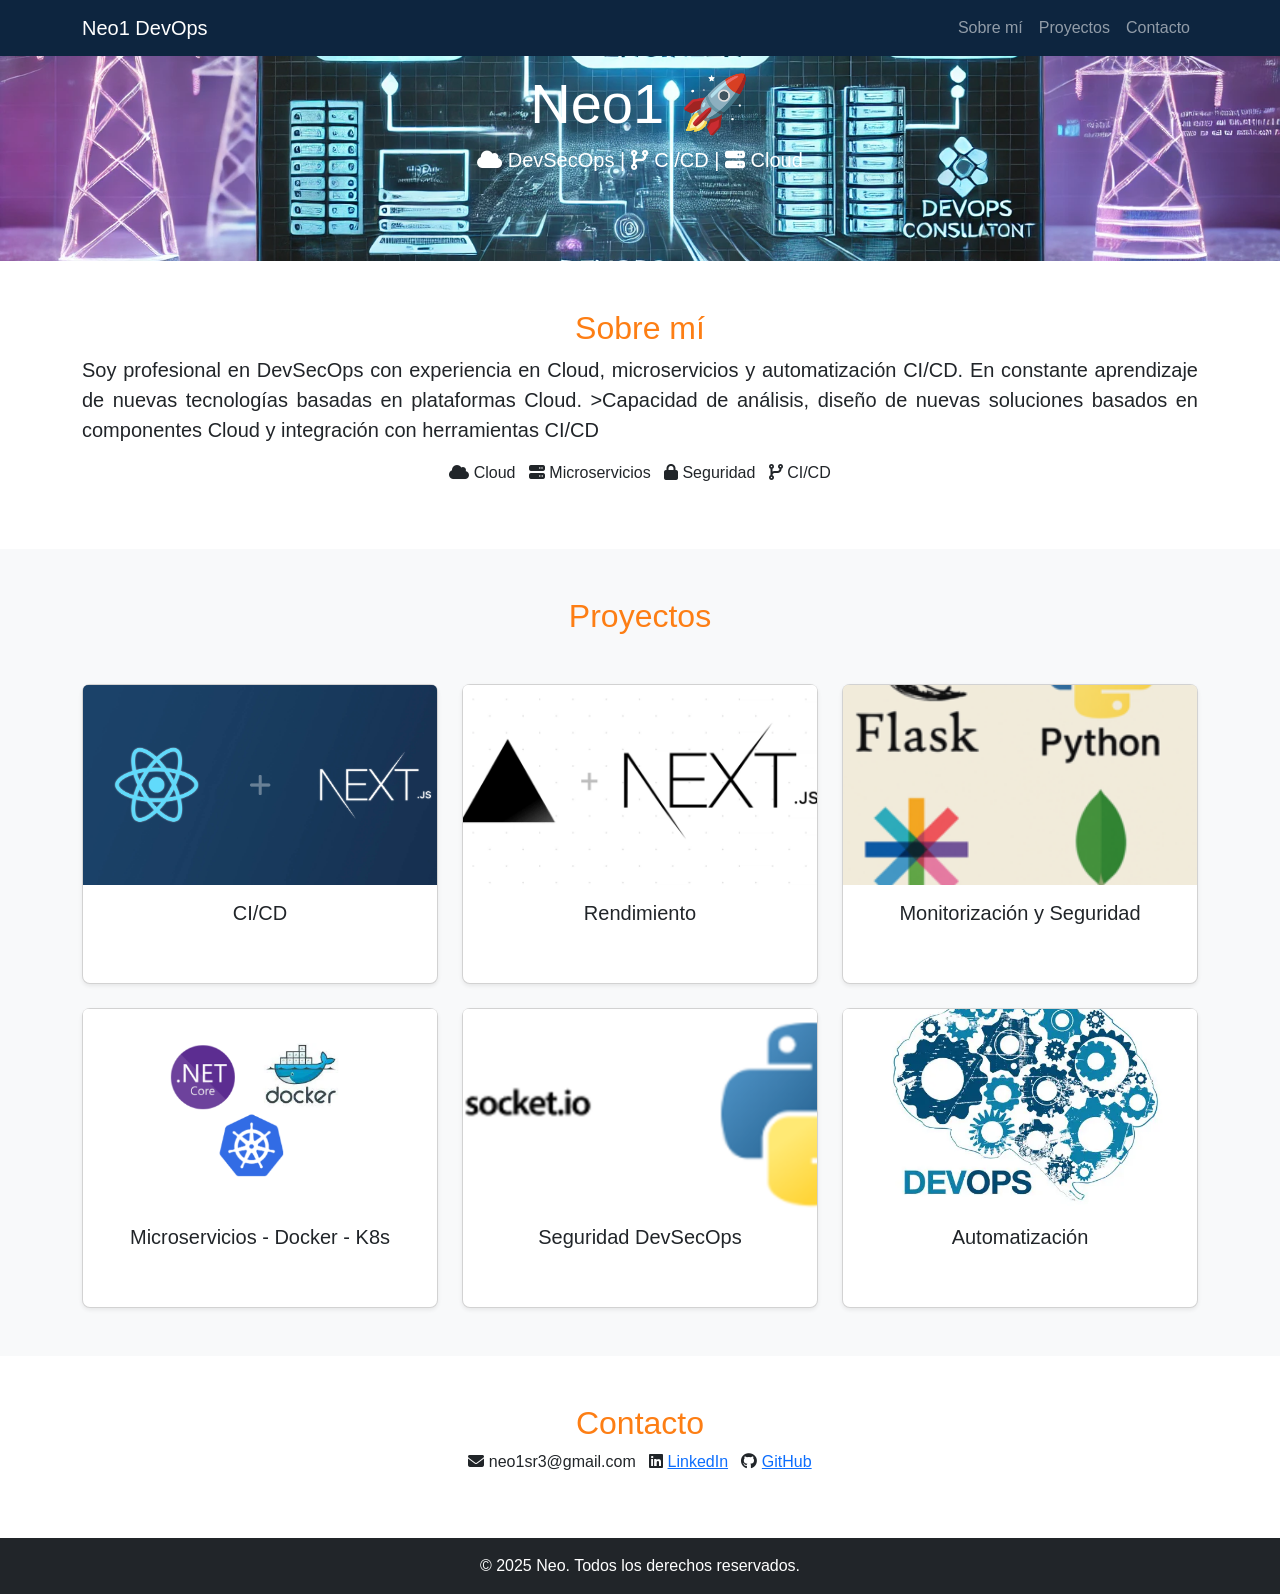
==== index.html @ 797ea7bb "Update" ====
<!DOCTYPE html>
<html lang="es">

<head>
  <meta charset="UTF-8">
  <meta name="viewport" content="width=device-width, initial-scale=1.0">
  <title>Portafolio DevOps - Neo1</title>

  <!-- Bootstrap -->
  <link href="https://cdn.jsdelivr.net/npm/bootstrap@5.3.2/dist/css/bootstrap.min.css" rel="stylesheet">
  <!-- Font Awesome -->
  <link rel="stylesheet" href="https://cdnjs.cloudflare.com/ajax/libs/font-awesome/6.5.0/css/all.min.css" />
  <!-- Animate.css -->
  <link rel="stylesheet" href="https://cdnjs.cloudflare.com/ajax/libs/animate.css/4.1.1/animate.min.css" />
  <!-- CSS -->
  <link rel="stylesheet" href="css/portfolio.css">
</head>

<body>

  <!-- Navbar -->
  <nav class="navbar navbar-expand-lg navbar-dark fixed-top" style="background-color: #0d253f;">
    <div class="container">
      <a class="navbar-brand" href="#">Neo1 DevOps</a>
      <button class="navbar-toggler" type="button" data-bs-toggle="collapse" data-bs-target="#navbarNav">
        <span class="navbar-toggler-icon"></span>
      </button>
      <div class="collapse navbar-collapse" id="navbarNav">
        <ul class="navbar-nav ms-auto">
          <li class="nav-item"><a class="nav-link" href="#about">Sobre mí</a></li>
          <li class="nav-item"><a class="nav-link" href="#projects">Proyectos</a></li>
          <li class="nav-item"><a class="nav-link" href="#contact">Contacto</a></li>
        </ul>
      </div>
    </div>
  </nav>

  <!-- Hero -->
  <header class="hero d-flex align-items-center text-center text-white">
    <div class="container animate__animated animate__fadeInDown">
      <h1 class="display-4"> Neo1 🚀</h1>
      <p class="lead">
        <i class="fas fa-cloud"></i> DevSecOps |
        <i class="fas fa-code-branch"></i> CI/CD |
        <i class="fas fa-server"></i> Cloud
      </p>
    </div>
  </header>

  <!-- Sobre mí -->
  <section id="about" class="text-center py-5">
    <div class="container animate__animated animate__fadeIn">
      <h2>Sobre mí</h2>
      <p class="lead" style="text-align: justify;">Soy profesional en DevSecOps con experiencia en Cloud, microservicios
        y automatización CI/CD. En constante aprendizaje de nuevas tecnologías basadas en plataformas
        Cloud. >Capacidad de análisis, diseño de nuevas soluciones basados en componentes Cloud y integración con
        herramientas
        CI/CD
      </p>
      <p>
        <i class="fas fa-cloud"></i> Cloud &nbsp;
        <i class="fas fa-server"></i> Microservicios &nbsp;
        <i class="fas fa-lock"></i> Seguridad &nbsp;
        <i class="fas fa-code-branch"></i> CI/CD
      </p>
    </div>
  </section>

  <!-- Proyectos -->
  <section id="projects" class="py-5 bg-light">
    <div class="container">
      <h2 class="text-center mb-5 animate__animated animate__fadeIn">Proyectos</h2>
      <div class="row g-4">

        <!-- Proyecto 1 -->
        <div class="col-md-6 col-lg-4">
          <div class="card-flip animate__animated animate__zoomIn">
            <div class="card-front card shadow-sm">
              <img src="img/reazr_next.png" class="card-img-top" alt="Proyecto 1">
              <div class="card-body text-center">
                <h5 class="card-title">CI/CD</h5>
              </div>
            </div>
            <div class="card-back card shadow-sm text-center">
              <p>1. Sample of a simple app developed with React and Next to be deployed.</p>
              <a href="https://github.com/dev-ojeda/app-react-next" target="_blank" class="btn btn-primary">
                <i class="fab fa-github"></i> Ver Código 1.
              </a>
              <p>2. Proxy-App is your DevOps control tower for APIs and deployments:</p>
              <a href="https://github.com/dev-ojeda/proxy-app" target="_blank" class="btn btn-primary">
                <i class="fab fa-github"></i> Ver Código 2.
              </a>
            </div>
          </div>
        </div>

        <!-- Proyecto 2 -->
        <div class="col-md-6 col-lg-4">
          <div class="card-flip animate__animated animate__zoomIn animate__delay-1s">
            <div class="card-front card shadow-sm">
              <img src="img/next_vercel.png" class="card-img-top" alt="Proyecto 2">
              <div class="card-body text-center">
                <h5 class="card-title">Rendimiento</h5>
              </div>
            </div>
            <div class="card-back card shadow-sm text-center">
              <p>proof of concept to compare the performance of these technologies</p>
              <a href="https://github.com/username/proyecto2" target="_blank" class="btn btn-primary">
                <i class="fab fa-github"></i> Ver Código
              </a>
            </div>
          </div>
        </div>

        <!-- Proyecto 3 -->
        <div class="col-md-6 col-lg-4">
          <div class="card-flip animate__animated animate__zoomIn animate__delay-2s">
            <div class="card-front card shadow-sm">
              <img src="img/fpmj.png" class="card-img-top" alt="Proyecto 3">
              <div class="card-body text-center">
                <h5 class="card-title">Monitorización y Seguridad</h5>
              </div>
            </div>
            <div class="card-back card shadow-sm text-center">
              <p>Advanced JWT authentication and authorization manager in Flask. Optimized for security, scalability,
                traceability, and
                monitoring.
              </p>
              <a href="https://github.com/dev-ojeda/poc-manage-token" target="_blank" class="btn btn-primary">
                <i class="fab fa-github"></i> Ver Código
              </a>
            </div>
          </div>
        </div>

        <!-- Proyecto 4 -->
        <div class="col-md-6 col-lg-4">
          <div class="card-flip animate__animated animate__zoomIn">
            <div class="card-front card shadow-sm">
              <img src="img/net_docler_k8s.png" class="card-img-top" alt="Proyecto 4">
              <div class="card-body text-center">
                <h5 class="card-title">Microservicios - Docker - K8s</h5>
              </div>
            </div>
            <div class="card-back card shadow-sm text-center">
              <p>1. Sample code for Microsoft Learn module microservices-devops-aspnet-core</p>
              <a href="https://github.com/dev-ojeda/mslearn-microservices-devops-aspnet-core" target="_blank"
                class="btn btn-primary">
                <i class="fab fa-github"></i> Ver Código 1.
              </a>
              <p>2. Sample apps for the Microsoft Learn modules for creating cloud native apps with ASP.NET Core</p>
              <a href="https://github.com/dev-ojeda/mslearn-dotnet-cloudnative" target="_blank" class="btn btn-primary">
                <i class="fab fa-github"></i> Ver Código 1.
              </a>
            </div>
          </div>
        </div>

        <!-- Proyecto 5 -->
        <div class="col-md-6 col-lg-4">
          <div class="card-flip animate__animated animate__zoomIn animate__delay-1s">
            <div class="card-front card shadow-sm">
              <img src="img/tkinter_io.png" class="card-img-top" alt="Proyecto 5">
              <div class="card-body text-center">
                <h5 class="card-title">Seguridad DevSecOps</h5>
              </div>
            </div>
            <div class="card-back card shadow-sm text-center">
              <p>Sample of an application developed in Python for communication via socket and tkinter.</p>
              <a href="https://github.com/dev-ojeda/tkinter-socketio" target="_blank" class="btn btn-primary">
                <i class="fab fa-github"></i> Ver Código
              </a>
            </div>
          </div>
        </div>

        <!-- Proyecto 6 -->
        <div class="col-md-6 col-lg-4">
          <div class="card-flip animate__animated animate__zoomIn animate__delay-2s">
            <div class="card-front card shadow-sm">
              <img src="img/51952_89.webp" class="card-img-top" alt="Proyecto 6">
              <div class="card-body text-center">
                <h5 class="card-title">Automatización</h5>
              </div>
            </div>
            <div class="card-back card shadow-sm text-center">
              <p>Sample of a library to automate tasks in CI/CD. Contains files in python, shell, groovy and JQ</p>
              <a href="https://github.com/dev-ojeda/shared-library" target="_blank" class="btn btn-primary">
                <i class="fab fa-github"></i> Ver Código
              </a>
            </div>
          </div>
        </div>

      </div>
    </div>
  </section>

  <!-- Contacto -->
  <section id="contact" class="text-center py-5">
    <div class="container animate__animated animate__fadeIn">
      <h2>Contacto</h2>
      <p>
        <i class="fas fa-envelope"></i> neo1sr3@gmail.com &nbsp;
        <i class="fab fa-linkedin"></i> <a href="www.linkedin.com/in/neo1-sr3-43ab992a8">LinkedIn</a> &nbsp;
        <i class="fab fa-github"></i> <a href="https://github.com/dev-ojeda">GitHub</a>
      </p>
    </div>
  </section>

  <!-- Footer -->
  <footer class="bg-dark text-white text-center py-3">
    &copy; 2025 Neo. Todos los derechos reservados.
  </footer>

  <script src="https://cdn.jsdelivr.net/npm/bootstrap@5.3.2/dist/js/bootstrap.bundle.min.js"></script>
</body>

</html>
---- css/portfolio.css ----
body {
  scroll-behavior: smooth;
  font-family: 'Segoe UI', sans-serif;
}

/* Hero */
.hero {
  background: url('../img/puesto.png') center/cover no-repeat;
  height: 29vh;
  display: flex;
  align-items: center;
  justify-content: center;
  text-align: center;
  color: #fff;
}

/* Card flip */
.card-flip {
  perspective: 1000px;
  cursor: pointer;
  position: relative;
  height: 300px;
}

.card-flip .card-front,
.card-flip .card-back {
  transition: transform 0.6s;
  transform-style: preserve-3d;
  position: absolute;
  width: 100%;
  height: 100%;
  backface-visibility: hidden;
  border-radius: 0.5rem;
}

.card-flip .card-back {
  transform: rotateY(180deg);
  background-color: #f8f9fa;
  padding: 20px;
}

.card-flip:hover .card-front {
  transform: rotateY(180deg);
}

.card-flip:hover .card-back {
  transform: rotateY(0);
}

/* Card images */
.card-front img {
  height: 200px;
  object-fit: cover;
}

/* Navbar hover */
.navbar-nav .nav-link {
  transition: color 0.3s;
}

.navbar-nav .nav-link:hover {
  color: #28a745;
}

/* Buttons */
.btn-primary {
  background-color: #28a745;
  border: none;
}

.btn-primary:hover {
  background-color: #218838;
}

/* Titles */
h2 {
  color: #fd7e14;
}
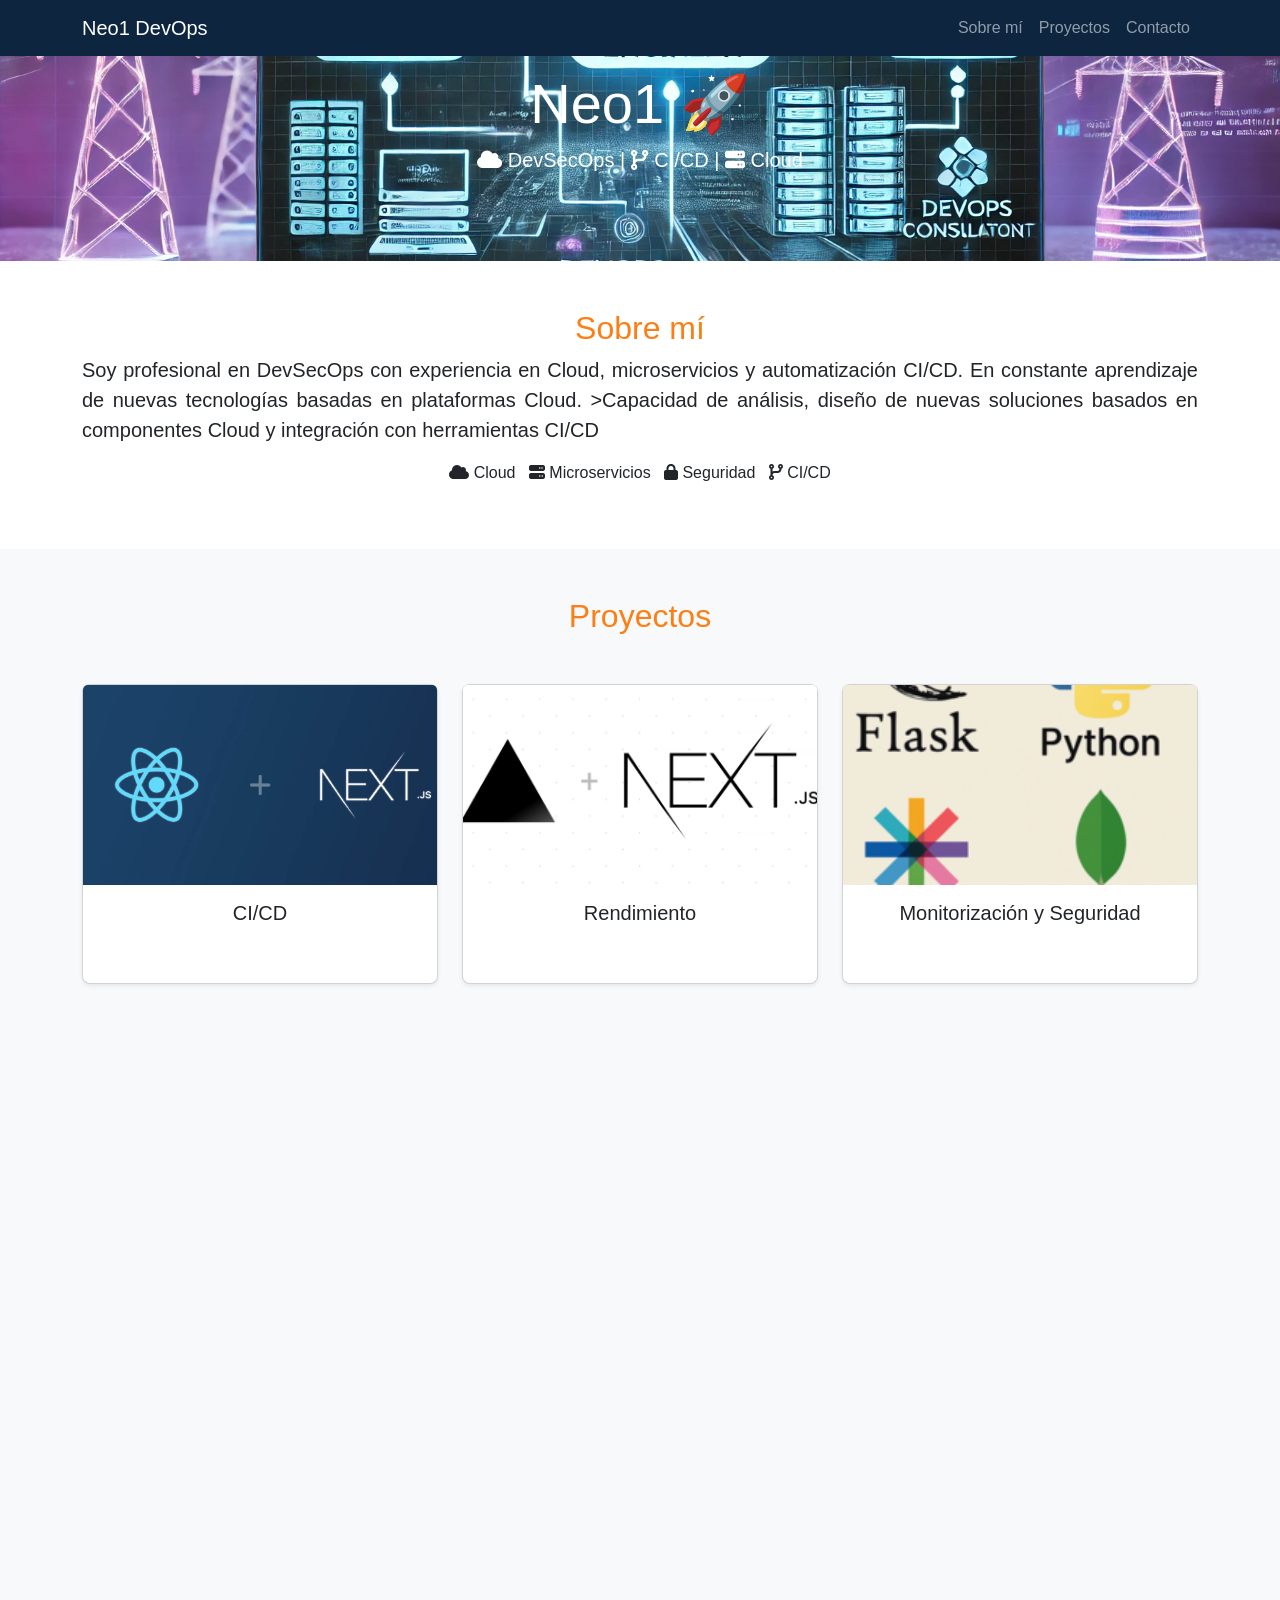
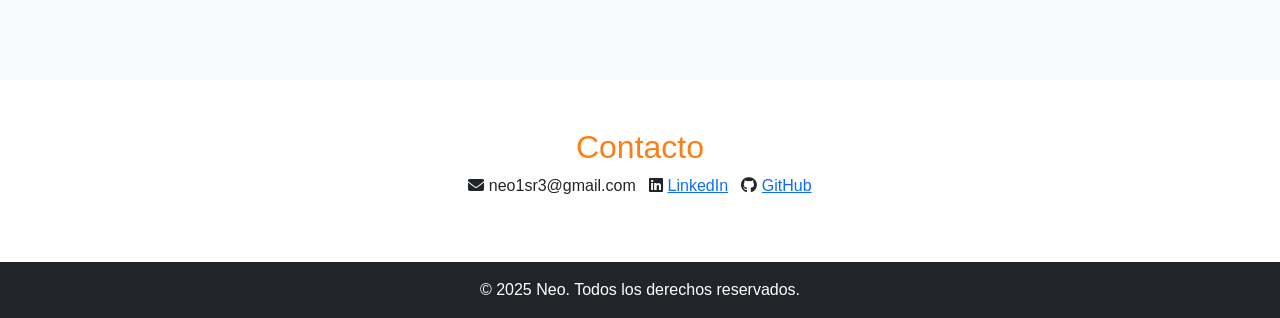
==== commit 1e3fd217: "Update" ====
--- a/index.html
+++ b/index.html
@@ -150,7 +150,7 @@
               </a>
               <p>2. Sample apps for the Microsoft Learn modules for creating cloud native apps with ASP.NET Core</p>
               <a href="https://github.com/dev-ojeda/mslearn-dotnet-cloudnative" target="_blank" class="btn btn-primary">
-                <i class="fab fa-github"></i> Ver Código 1.
+                <i class="fab fa-github"></i> Ver Código 2.
               </a>
             </div>
           </div>
@@ -178,7 +178,7 @@
         <div class="col-md-6 col-lg-4">
           <div class="card-flip animate__animated animate__zoomIn animate__delay-2s">
             <div class="card-front card shadow-sm">
-              <img src="img/51952_89.webp" class="card-img-top" alt="Proyecto 6">
+              <img src="img/devops.jpg" class="card-img-top" alt="Proyecto 6">
               <div class="card-body text-center">
                 <h5 class="card-title">Automatización</h5>
               </div>
@@ -191,7 +191,25 @@
             </div>
           </div>
         </div>
-
+        <!-- Proyecto 7 -->
+        <div class="col-md-6 col-lg-4">
+          <div class="card-flip animate__animated animate__zoomIn animate__delay-2s">
+            <div class="card-front card shadow-sm">
+              <img src="img/terraform.png" class="card-img-top" alt="Proyecto 6">
+              <div class="card-body text-center">
+                <h5 class="card-title">Infraestructura</h5>
+              </div>
+            </div>
+            <div class="card-back card shadow-sm text-center">
+              <p>This repository contains the infrastructure defined in Terraform for deploying services on Google Cloud
+                Platform (GCP).
+                Reusable modules are used to keep the code organized and scalable.</p>
+              <a href="https://github.com/dev-ojeda/proxy-terraform" target="_blank" class="btn btn-primary">
+                <i class="fab fa-github"></i> Ver Código
+              </a>
+            </div>
+          </div>
+        </div>
       </div>
     </div>
   </section>
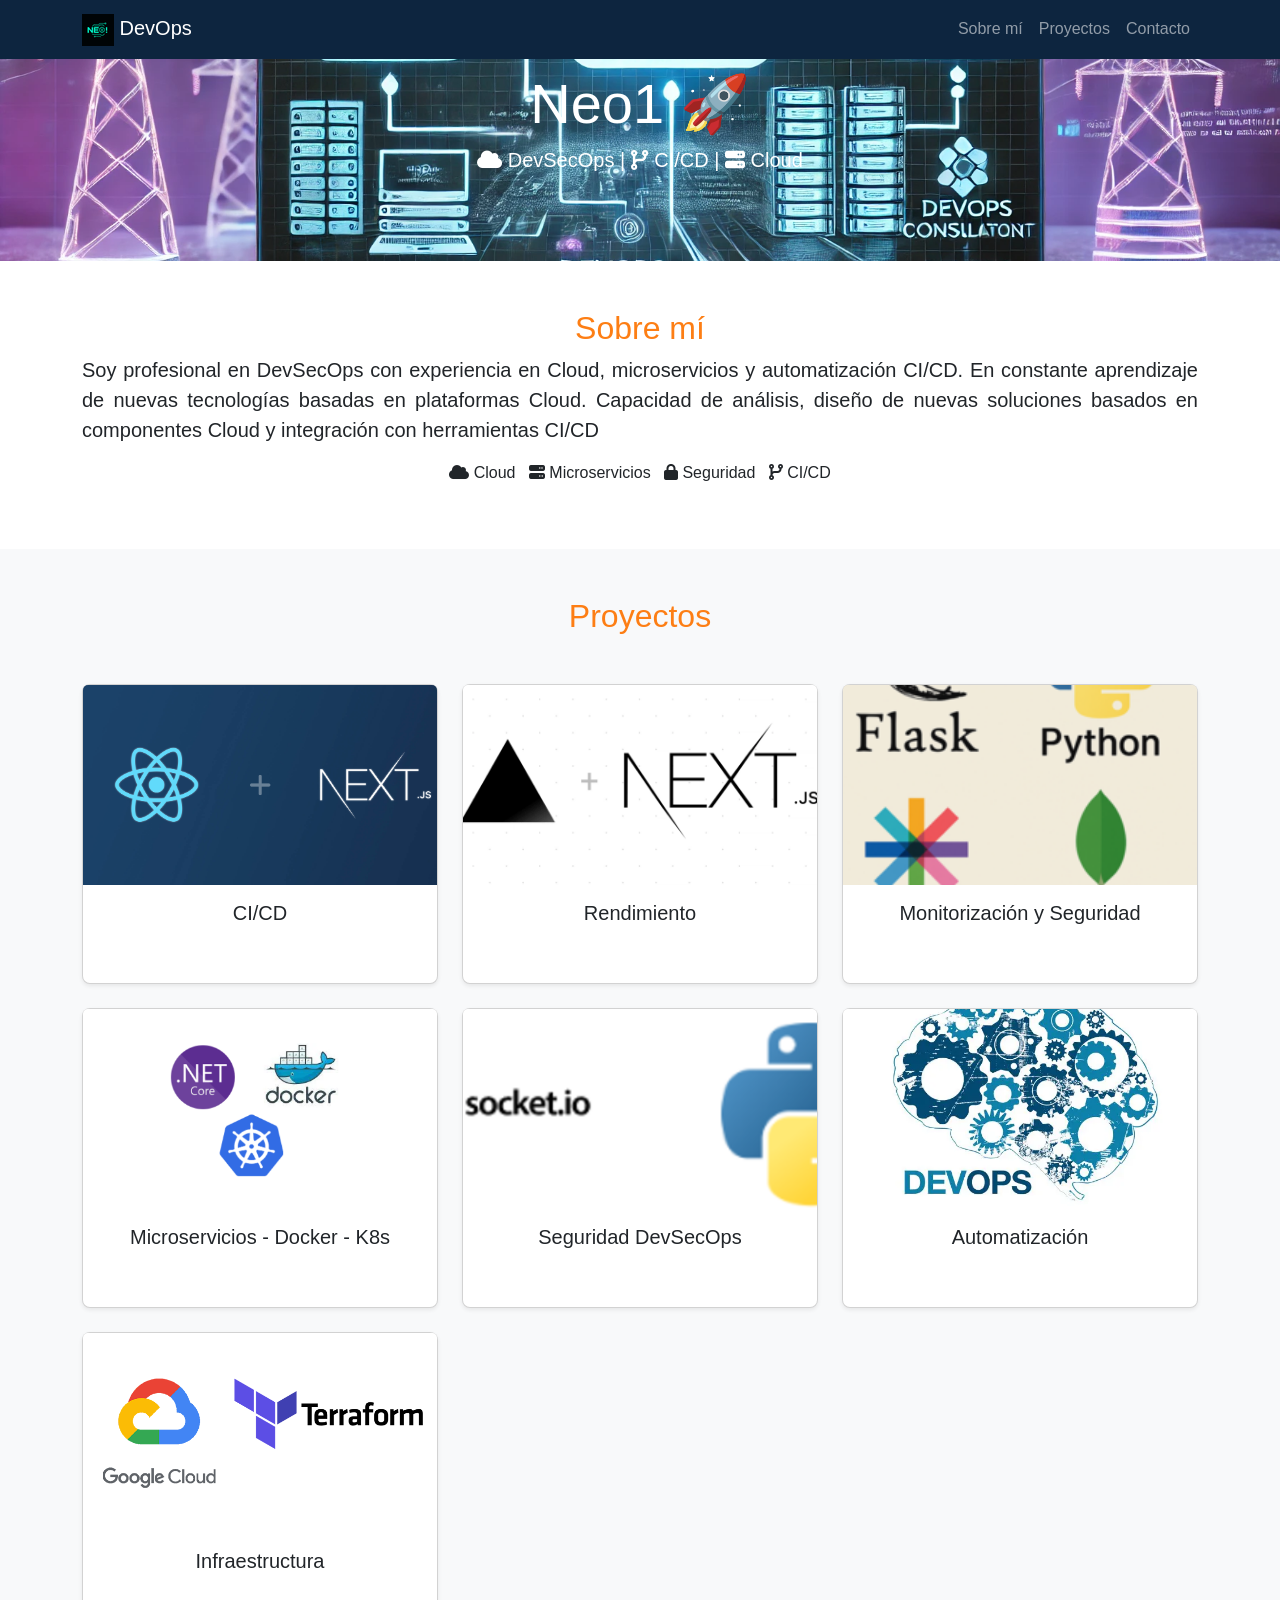
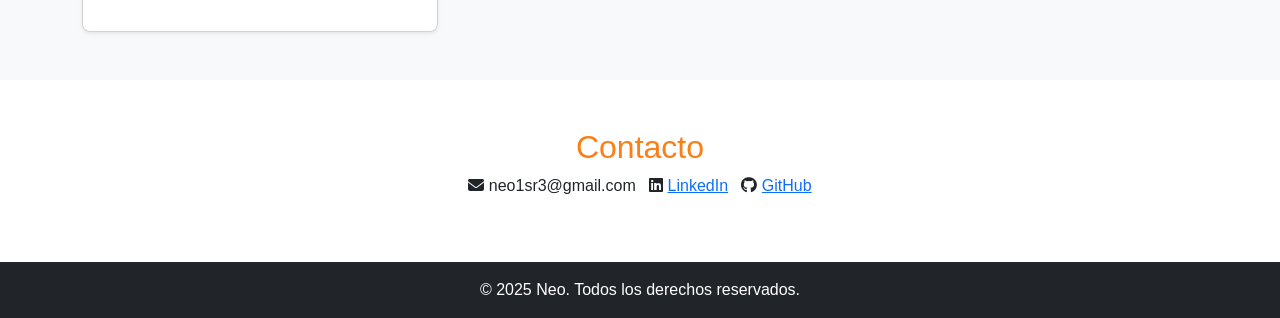
==== commit 94617ce7: "Update" ====
--- a/index.html
+++ b/index.html
@@ -3,15 +3,16 @@
 
 <head>
   <meta charset="UTF-8">
+  <link rel="icon" type="image/x-icon" href="img/neo1.ico">
   <meta name="viewport" content="width=device-width, initial-scale=1.0">
   <title>Portafolio DevOps - Neo1</title>
 
   <!-- Bootstrap -->
   <link href="https://cdn.jsdelivr.net/npm/bootstrap@5.3.2/dist/css/bootstrap.min.css" rel="stylesheet">
   <!-- Font Awesome -->
-  <link rel="stylesheet" href="https://cdnjs.cloudflare.com/ajax/libs/font-awesome/6.5.0/css/all.min.css" />
+  <link rel="stylesheet" href="https://cdnjs.cloudflare.com/ajax/libs/font-awesome/6.5.0/css/all.min.css">
   <!-- Animate.css -->
-  <link rel="stylesheet" href="https://cdnjs.cloudflare.com/ajax/libs/animate.css/4.1.1/animate.min.css" />
+  <link rel="stylesheet" href="https://cdnjs.cloudflare.com/ajax/libs/animate.css/4.1.1/animate.min.css">
   <!-- CSS -->
   <link rel="stylesheet" href="css/portfolio.css">
 </head>
@@ -21,7 +22,9 @@
   <!-- Navbar -->
   <nav class="navbar navbar-expand-lg navbar-dark fixed-top" style="background-color: #0d253f;">
     <div class="container">
-      <a class="navbar-brand" href="#">Neo1 DevOps</a>
+      <a class="navbar-brand" href="#">
+        <img src="img/neo1.ico" class="icon-link" alt="logo"> DevOps
+      </a>
       <button class="navbar-toggler" type="button" data-bs-toggle="collapse" data-bs-target="#navbarNav">
         <span class="navbar-toggler-icon"></span>
       </button>
@@ -53,7 +56,7 @@
       <h2>Sobre mí</h2>
       <p class="lead" style="text-align: justify;">Soy profesional en DevSecOps con experiencia en Cloud, microservicios
         y automatización CI/CD. En constante aprendizaje de nuevas tecnologías basadas en plataformas
-        Cloud. >Capacidad de análisis, diseño de nuevas soluciones basados en componentes Cloud y integración con
+        Cloud. Capacidad de análisis, diseño de nuevas soluciones basados en componentes Cloud y integración con
         herramientas
         CI/CD
       </p>
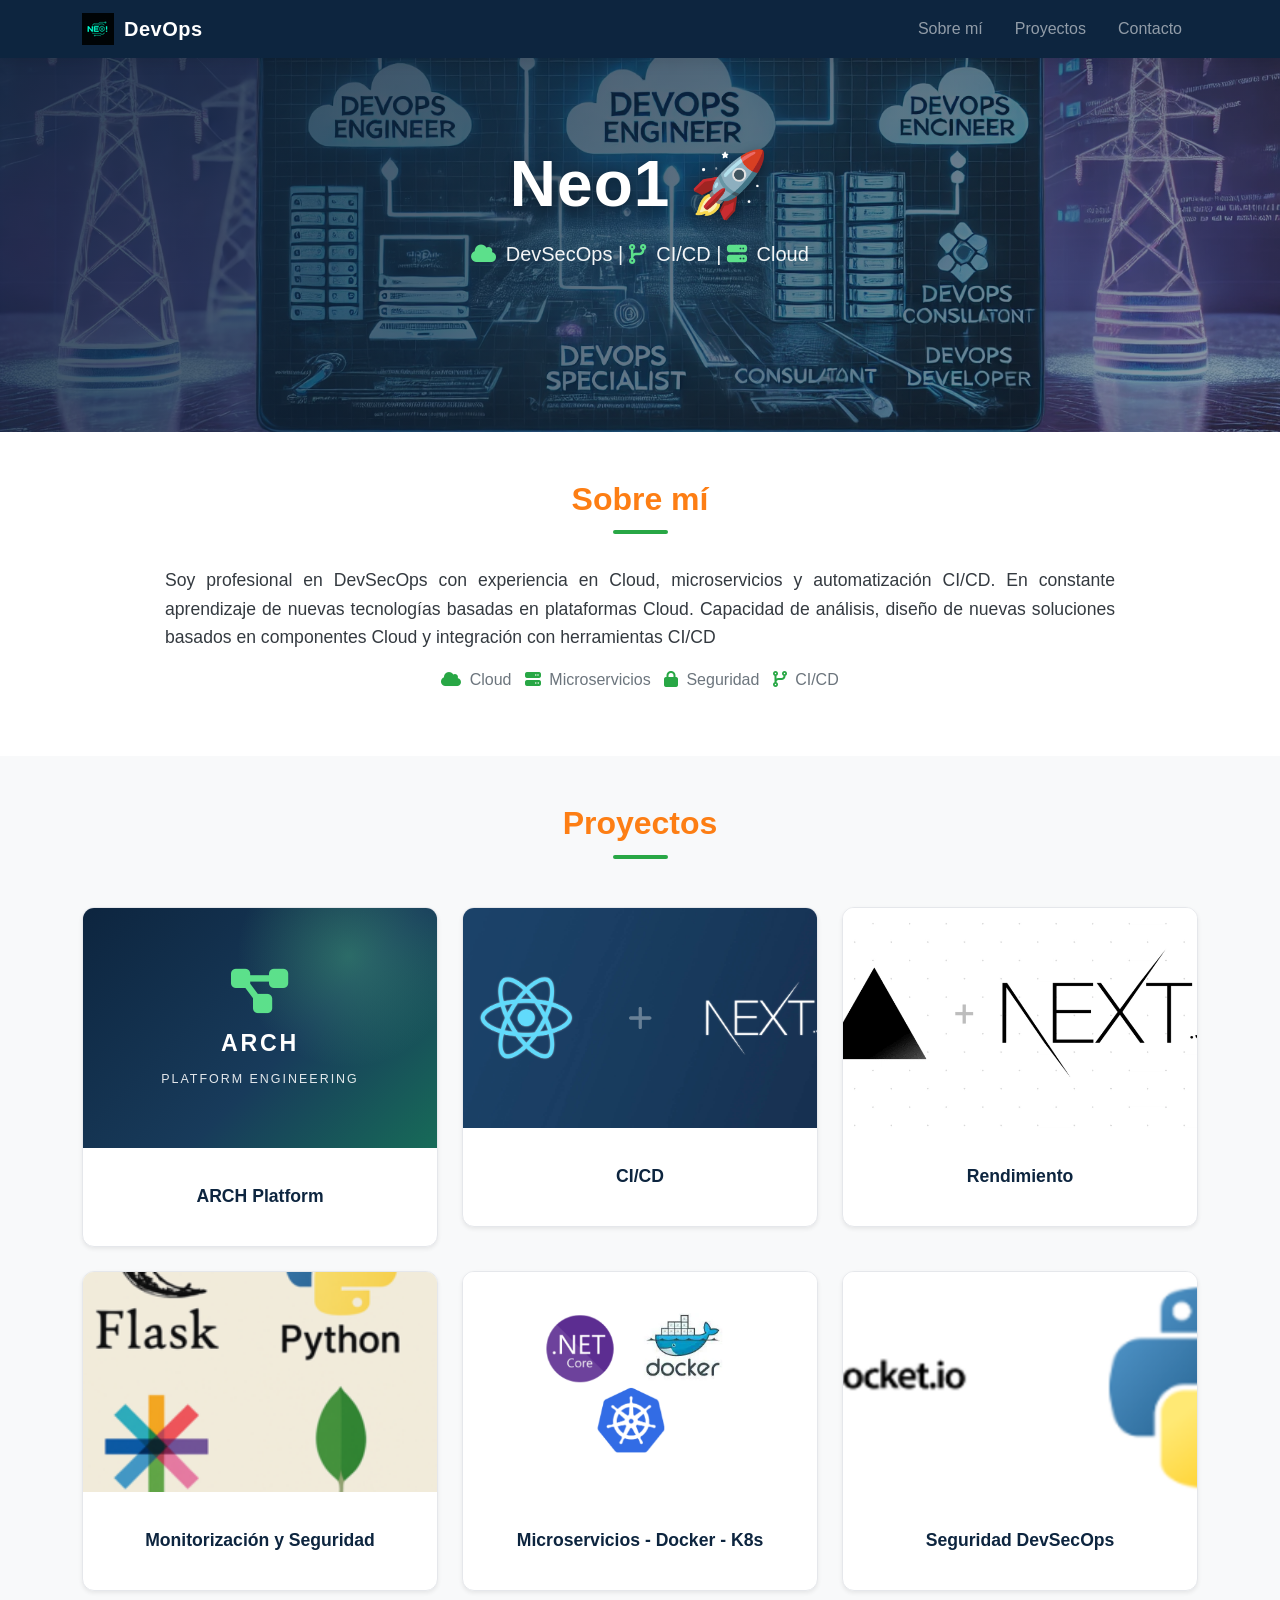
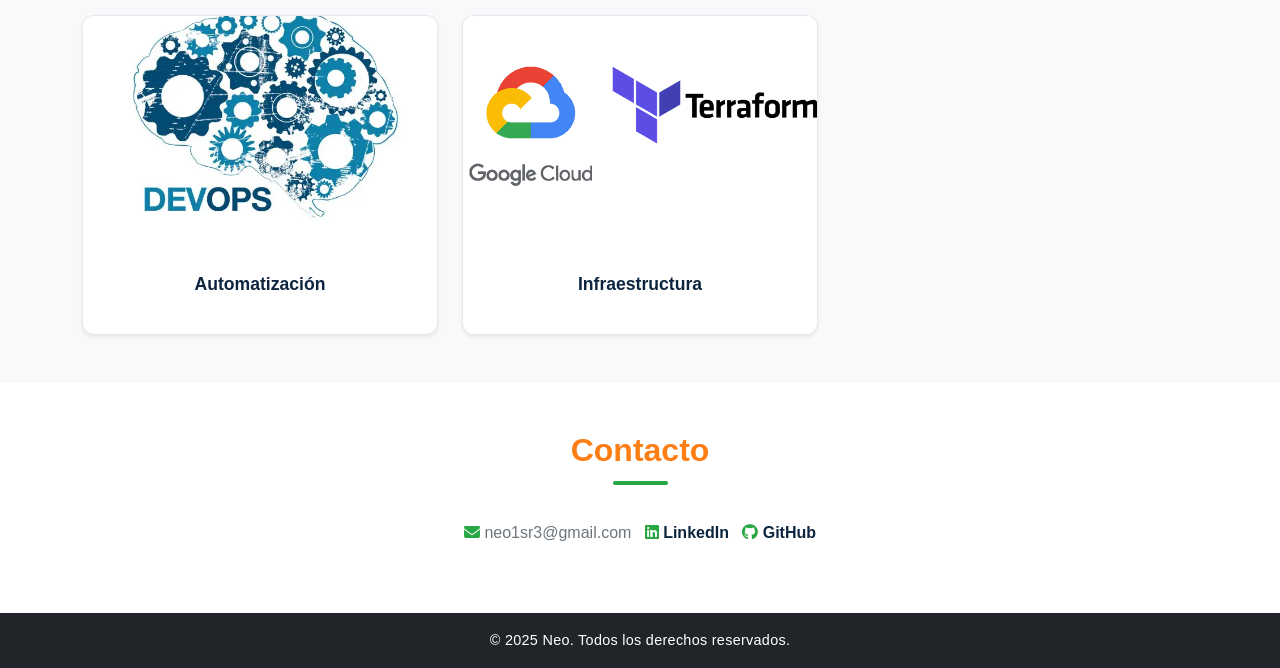
==== commit b0aadb0d: "feat(portfolio): add ARCH Platform project and improve frontend" ====
--- a/index.html
+++ b/index.html
@@ -25,7 +25,8 @@
       <a class="navbar-brand" href="#">
         <img src="img/neo1.ico" class="icon-link" alt="logo"> DevOps
       </a>
-      <button class="navbar-toggler" type="button" data-bs-toggle="collapse" data-bs-target="#navbarNav">
+      <button class="navbar-toggler" type="button" data-bs-toggle="collapse" data-bs-target="#navbarNav"
+        aria-controls="navbarNav" aria-expanded="false" aria-label="Abrir o cerrar menú de navegación">
         <span class="navbar-toggler-icon"></span>
       </button>
       <div class="collapse navbar-collapse" id="navbarNav">
@@ -75,6 +76,36 @@
       <h2 class="text-center mb-5 animate__animated animate__fadeIn">Proyectos</h2>
       <div class="row g-4">
 
+        <!-- ARCH Platform -->
+        <div class="col-md-6 col-lg-4">
+          <div class="card-flip arch-featured animate__animated animate__zoomIn"
+            data-project-label="ARCH Platform. Plataforma de arquitectura y distribución para monorepos. Presiona Enter para ver los detalles.">
+            <div class="card-front card shadow-sm">
+              <div class="arch-project-visual" aria-hidden="true">
+                <i class="fa-solid fa-diagram-project"></i>
+                <strong>ARCH</strong>
+                <span>Platform Engineering</span>
+              </div>
+              <div class="card-body text-center">
+                <h5 class="card-title">ARCH Platform</h5>
+              </div>
+            </div>
+            <div class="card-back card shadow-sm text-center">
+              <p><strong>Plataforma de arquitectura para monorepos TypeScript.</strong> Organiza paquetes por
+                responsabilidades y hace cumplir sus límites arquitectónicos.</p>
+              <p><strong>Build Core:</strong> grafo de dependencias, ejecución incremental y caché de artefactos.</p>
+              <p><strong>Governance &amp; Compliance:</strong> validación de API pública, imports, dependencias y
+                estados de aprobación.</p>
+              <p><strong>Code Analysis &amp; Distribution:</strong> análisis semántico y publicación e inspección de
+                artefactos.</p>
+              <a href="https://github.com/dev-ojeda?tab=repositories" target="_blank" rel="noopener noreferrer"
+                class="btn btn-primary">
+                <i class="fab fa-github"></i> Ver repositorios
+              </a>
+            </div>
+          </div>
+        </div>
+
         <!-- Proyecto 1 -->
         <div class="col-md-6 col-lg-4">
           <div class="card-flip animate__animated animate__zoomIn">
@@ -108,7 +139,7 @@
             </div>
             <div class="card-back card shadow-sm text-center">
               <p>proof of concept to compare the performance of these technologies</p>
-              <a href="https://github.com/username/proyecto2" target="_blank" class="btn btn-primary">
+              <a href="https://github.com/dev-ojeda/nextjs-dashboard" target="_blank" class="btn btn-primary">
                 <i class="fab fa-github"></i> Ver Código
               </a>
             </div>
@@ -223,7 +254,7 @@
       <h2>Contacto</h2>
       <p>
         <i class="fas fa-envelope"></i> neo1sr3@gmail.com &nbsp;
-        <i class="fab fa-linkedin"></i> <a href="www.linkedin.com/in/neo1-sr3-43ab992a8">LinkedIn</a> &nbsp;
+        <i class="fab fa-linkedin"></i> <a href="https://www.linkedin.com/in/neo1-sr3-43ab992a8">LinkedIn</a> &nbsp;
         <i class="fab fa-github"></i> <a href="https://github.com/dev-ojeda">GitHub</a>
       </p>
     </div>
@@ -235,6 +266,7 @@
   </footer>
 
   <script src="https://cdn.jsdelivr.net/npm/bootstrap@5.3.2/dist/js/bootstrap.bundle.min.js"></script>
+  <script src="js/portfolio.js" defer></script>
 </body>
 
 </html>
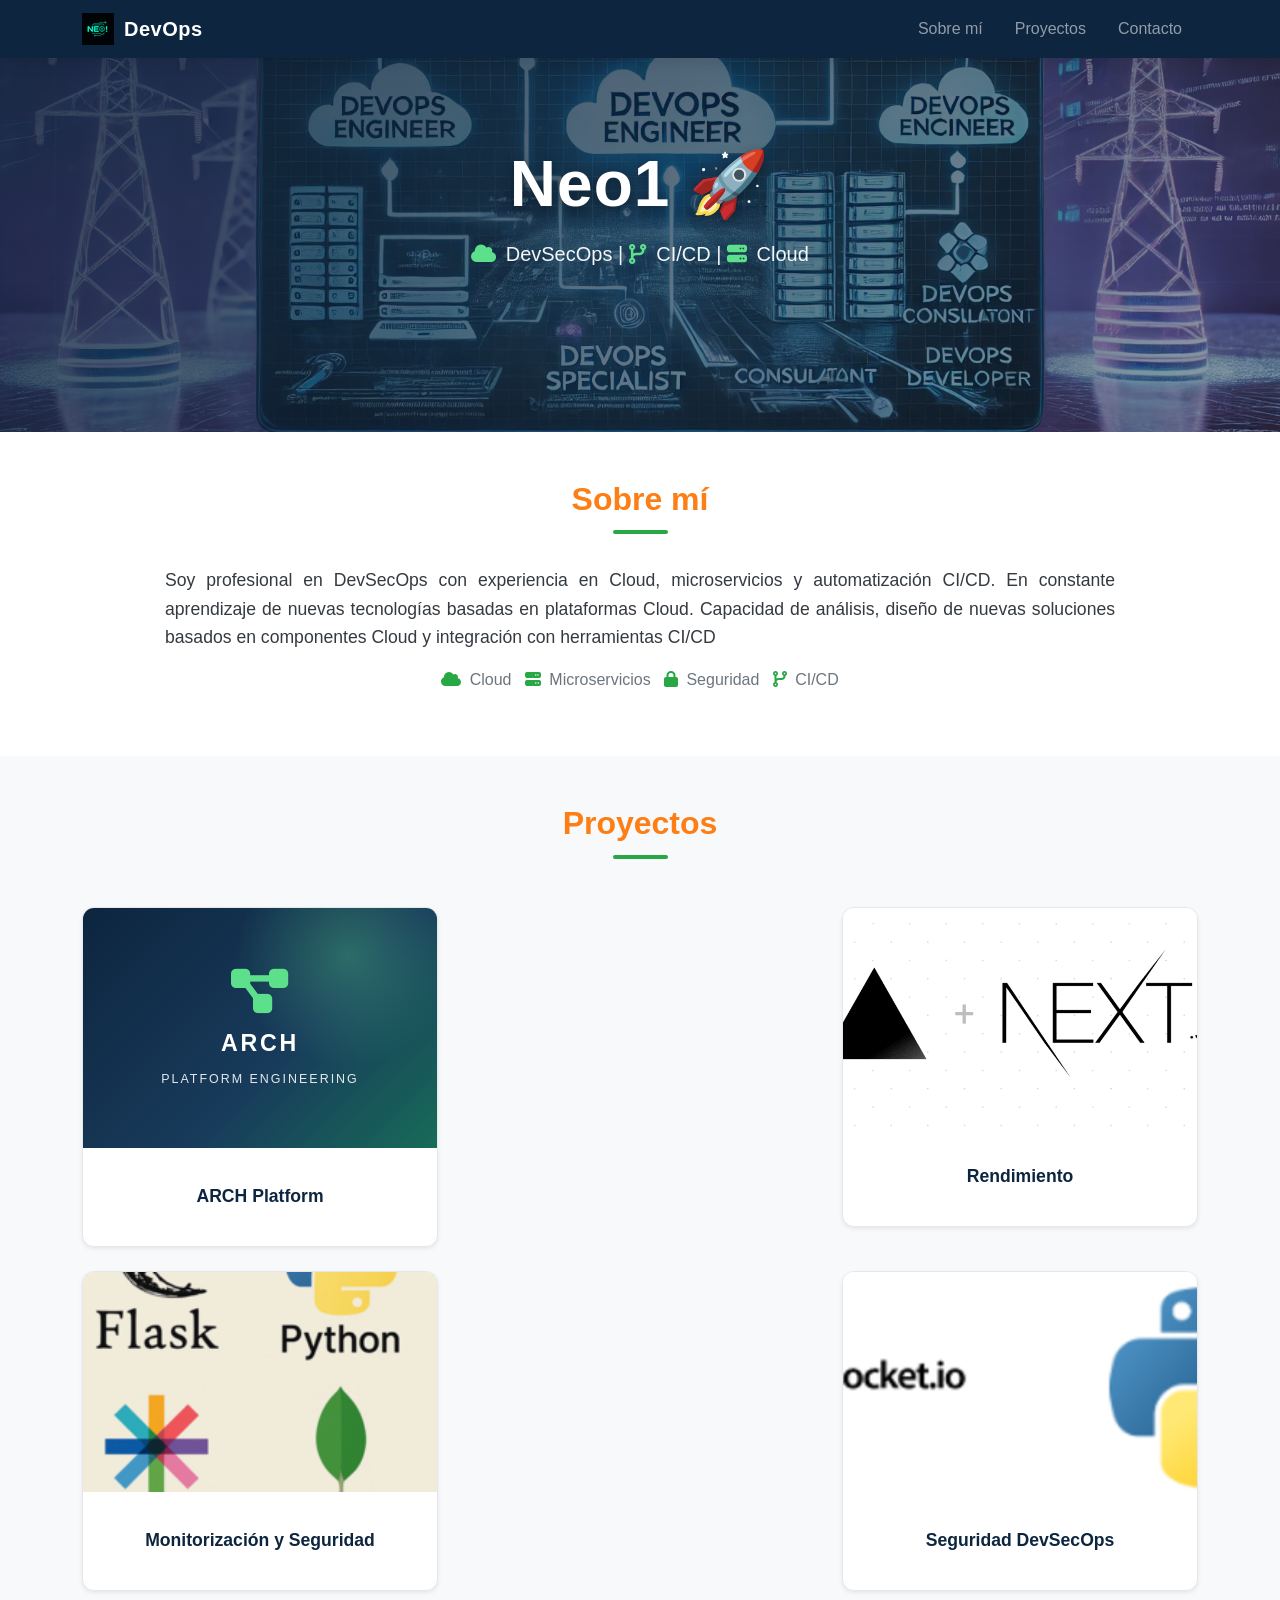
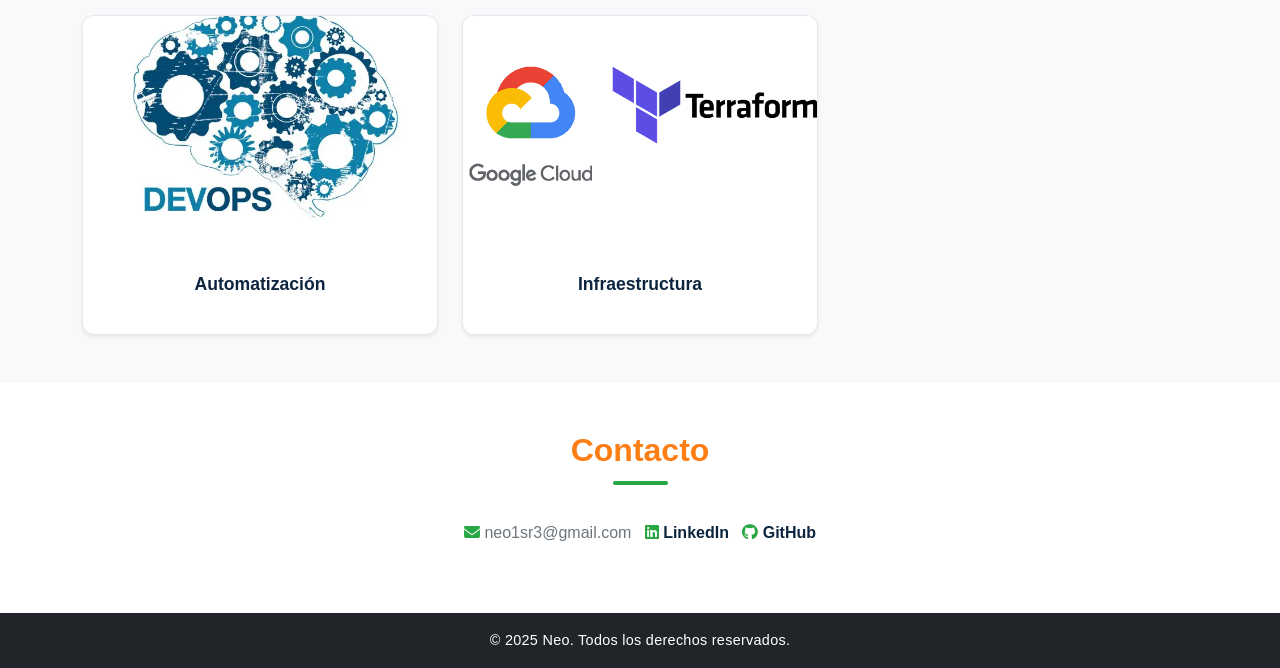
==== commit e0dcf687: "Add MVP Registry" ====
--- a/index.html
+++ b/index.html
@@ -102,6 +102,10 @@
                 class="btn btn-primary">
                 <i class="fab fa-github"></i> Ver repositorios
               </a>
+              <a href="https://www.npmjs.com/package/@arch-platform/distribution" target="_blank"
+                rel="noopener noreferrer" class="btn btn-primary">
+                <i class="fab fa-github"></i> Ver Paquete
+              </a>
             </div>
           </div>
         </div>
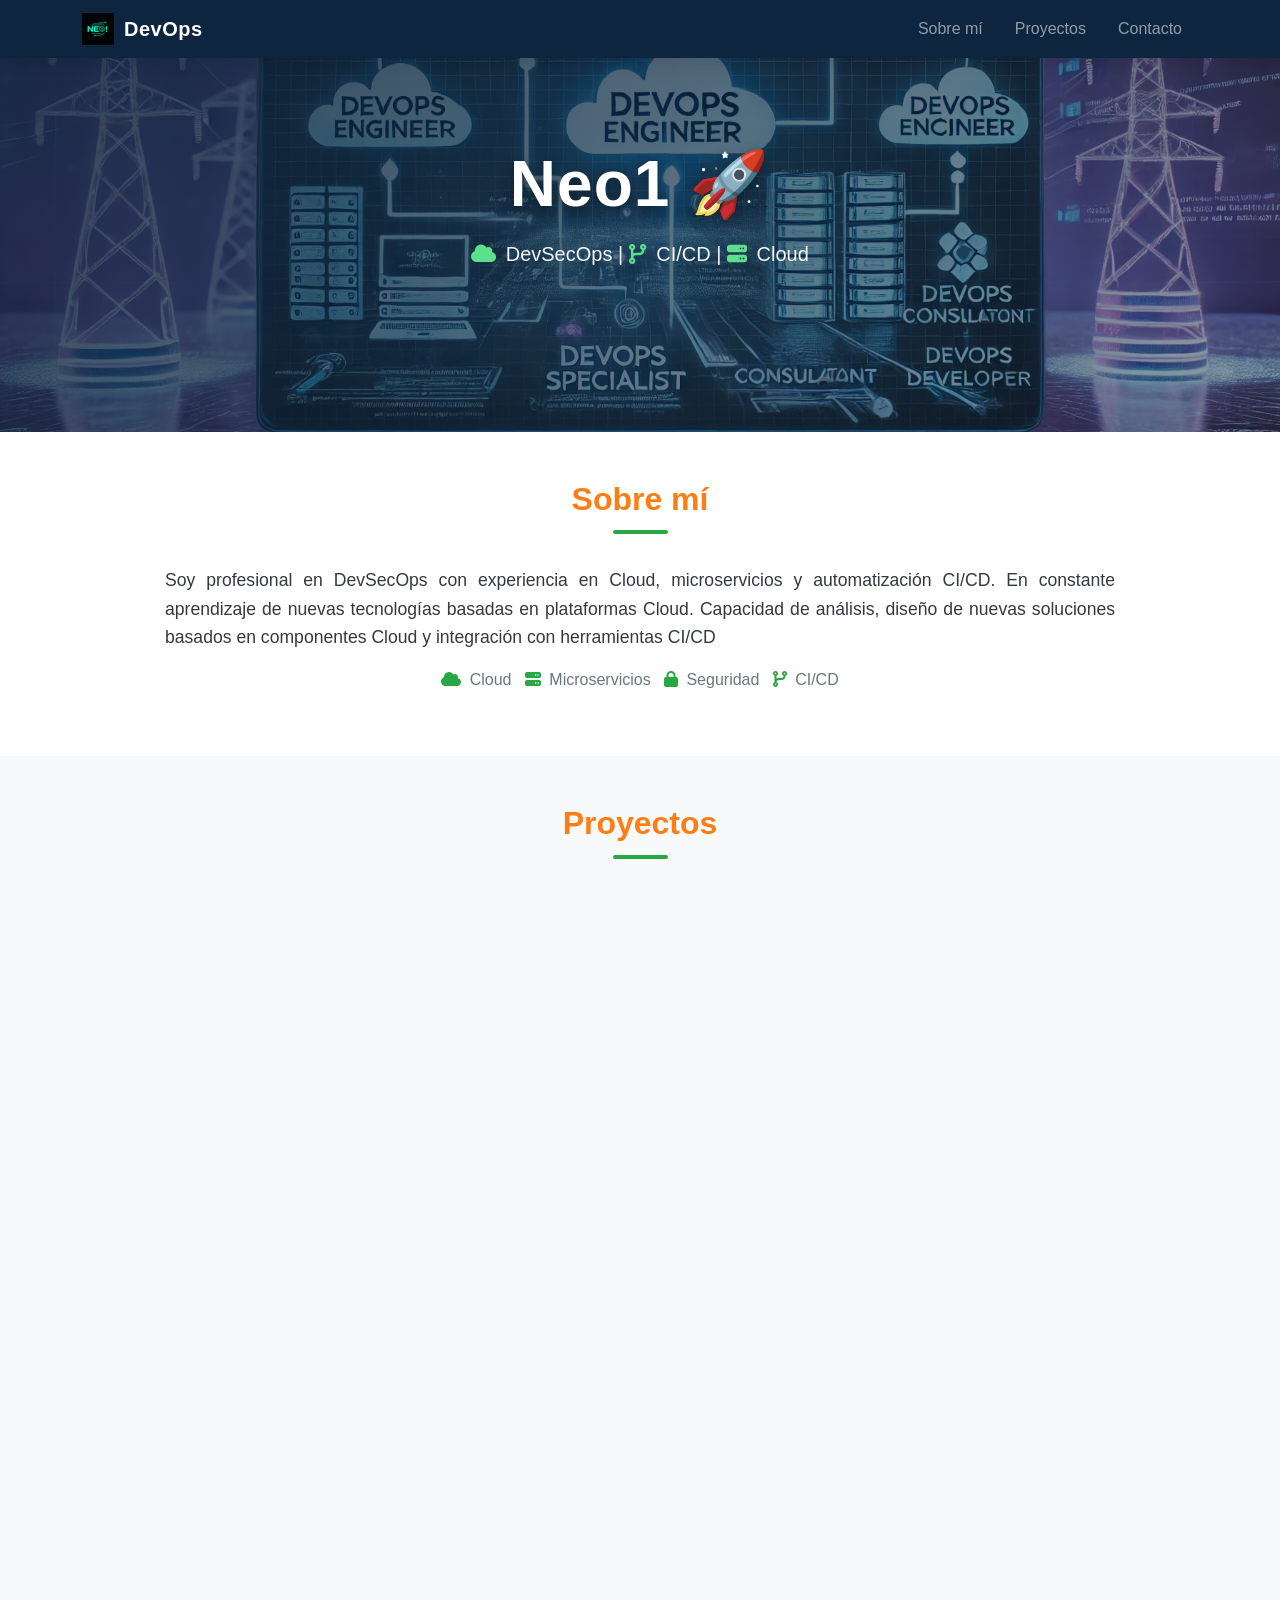
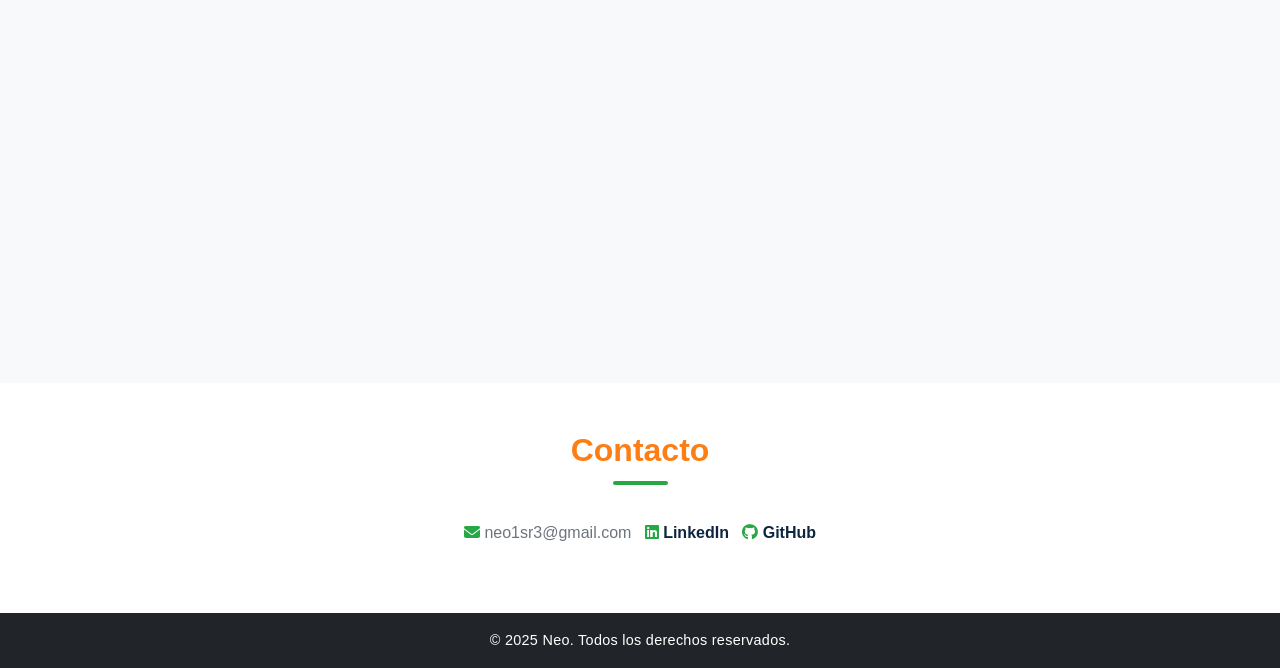
==== commit 19dfbad1: "Update index.html" ====
--- a/index.html
+++ b/index.html
@@ -98,7 +98,7 @@
                 estados de aprobación.</p>
               <p><strong>Code Analysis &amp; Distribution:</strong> análisis semántico y publicación e inspección de
                 artefactos.</p>
-              <a href="https://github.com/dev-ojeda?tab=repositories" target="_blank" rel="noopener noreferrer"
+              <a href="https://github.com/dev-ojeda/arch-platform" target="_blank" rel="noopener noreferrer"
                 class="btn btn-primary">
                 <i class="fab fa-github"></i> Ver repositorios
               </a>
@@ -273,4 +273,4 @@
   <script src="js/portfolio.js" defer></script>
 </body>
 
-</html>+</html>
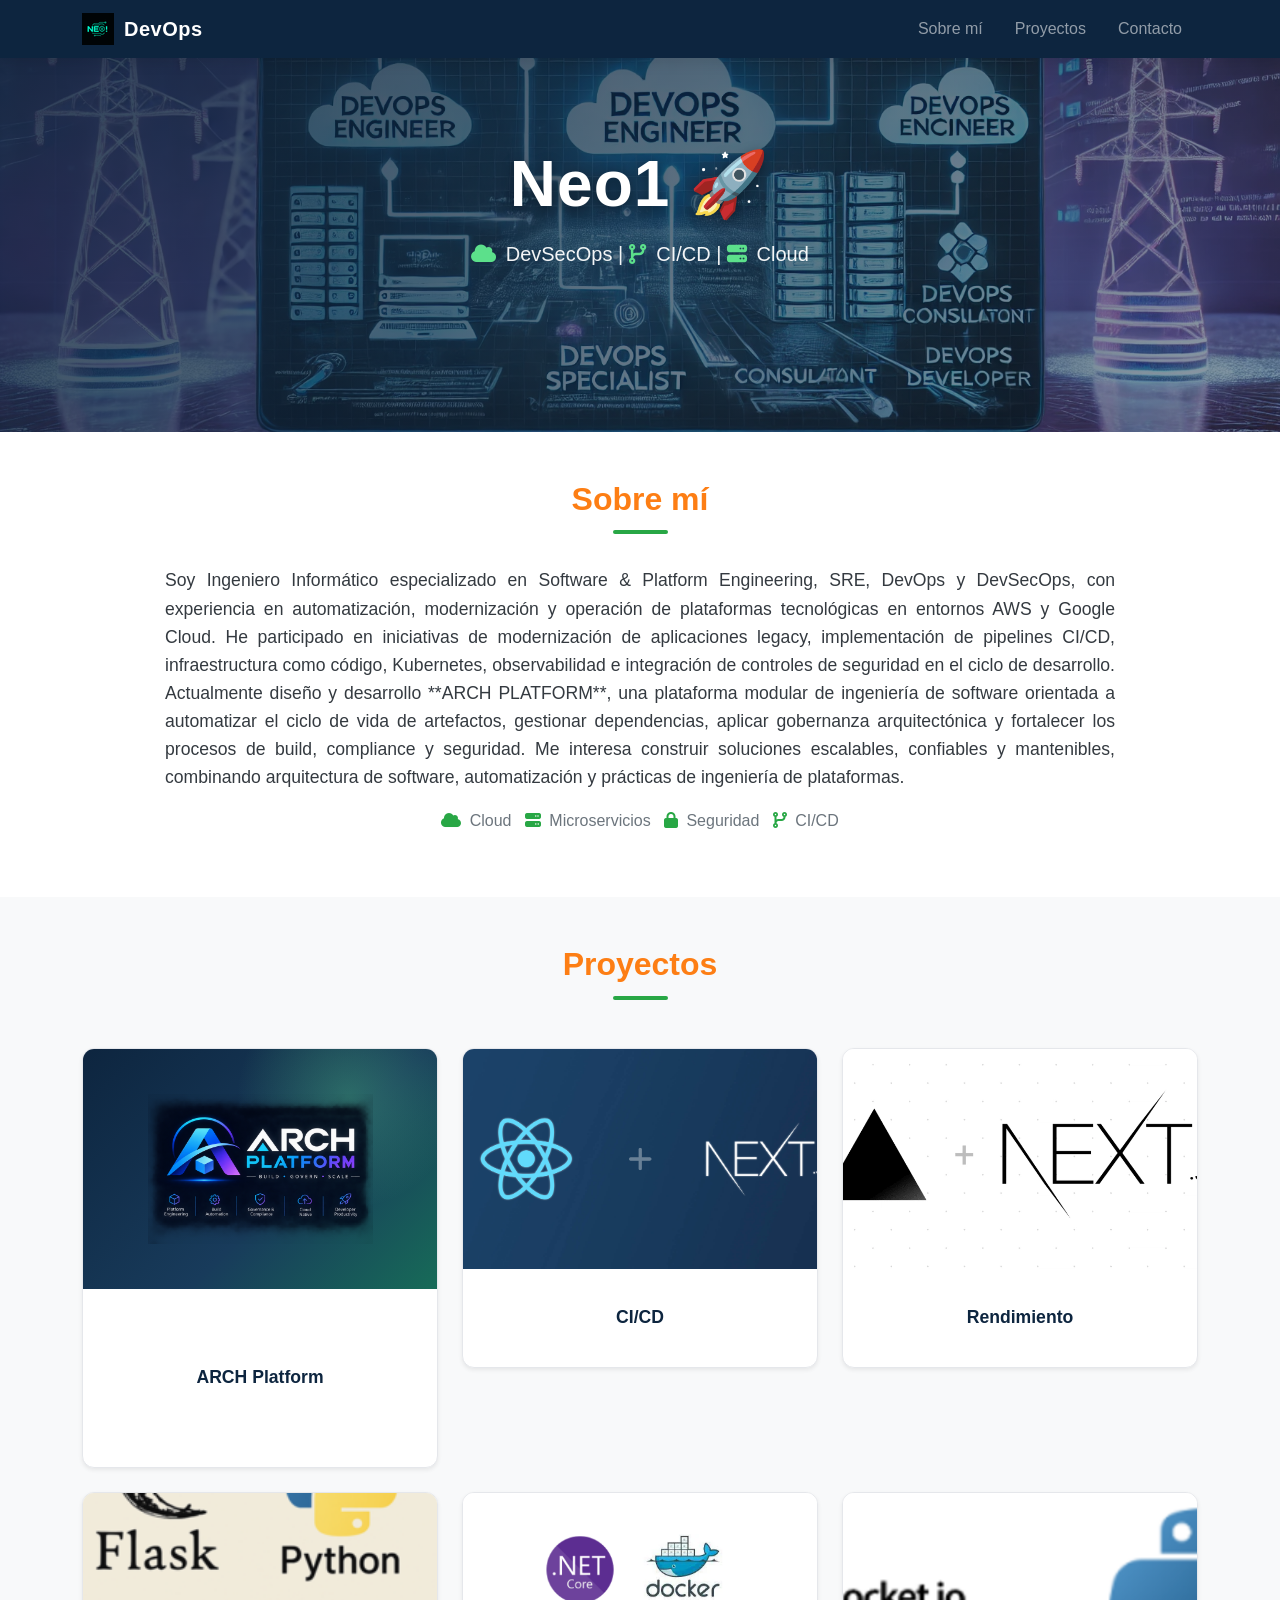
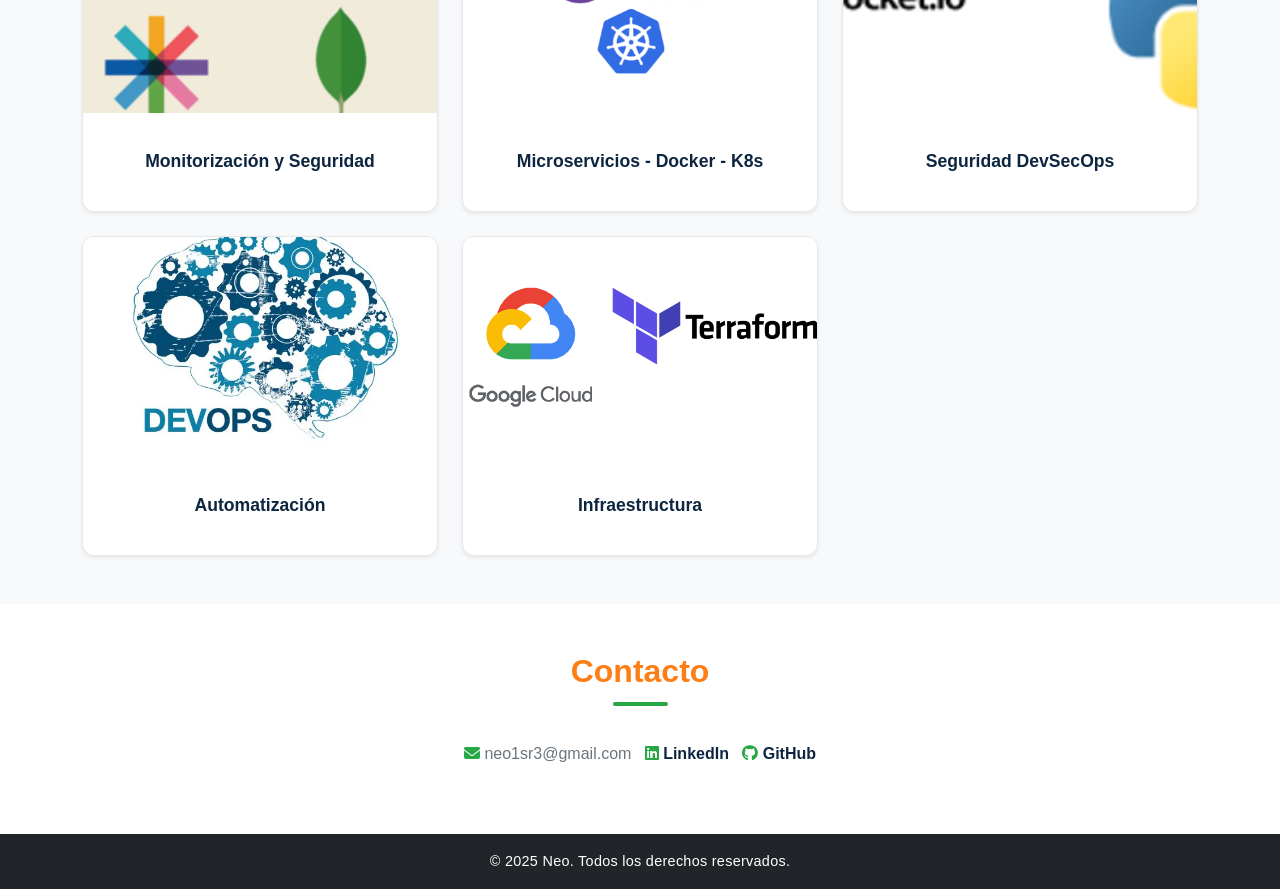
==== commit 13853792: "Update" ====
--- a/index.html
+++ b/index.html
@@ -55,11 +55,21 @@
   <section id="about" class="text-center py-5">
     <div class="container animate__animated animate__fadeIn">
       <h2>Sobre mí</h2>
-      <p class="lead" style="text-align: justify;">Soy profesional en DevSecOps con experiencia en Cloud, microservicios
-        y automatización CI/CD. En constante aprendizaje de nuevas tecnologías basadas en plataformas
-        Cloud. Capacidad de análisis, diseño de nuevas soluciones basados en componentes Cloud y integración con
-        herramientas
-        CI/CD
+      <p class="lead" style="text-align: justify;">Soy Ingeniero Informático especializado en Software & Platform
+        Engineering, SRE, DevOps y DevSecOps, con experiencia en
+        automatización, modernización y operación de plataformas tecnológicas en entornos AWS y Google Cloud.
+
+        He participado en iniciativas de modernización de aplicaciones legacy, implementación de pipelines CI/CD,
+        infraestructura como código, Kubernetes, observabilidad e integración de controles de seguridad en el ciclo de
+        desarrollo.
+
+        Actualmente diseño y desarrollo **ARCH PLATFORM**, una plataforma modular de ingeniería de software orientada a
+        automatizar el ciclo de vida de artefactos, gestionar dependencias, aplicar gobernanza arquitectónica y
+        fortalecer los
+        procesos de build, compliance y seguridad.
+
+        Me interesa construir soluciones escalables, confiables y mantenibles, combinando arquitectura de software,
+        automatización y prácticas de ingeniería de plataformas.
       </p>
       <p>
         <i class="fas fa-cloud"></i> Cloud &nbsp;
@@ -82,29 +92,45 @@
             data-project-label="ARCH Platform. Plataforma de arquitectura y distribución para monorepos. Presiona Enter para ver los detalles.">
             <div class="card-front card shadow-sm">
               <div class="arch-project-visual" aria-hidden="true">
-                <i class="fa-solid fa-diagram-project"></i>
-                <strong>ARCH</strong>
-                <span>Platform Engineering</span>
-              </div>
+                <img src="img/arch_platform_logo.png" alt="" class="arch-logo" loading="lazy">
+              </div>
+
               <div class="card-body text-center">
                 <h5 class="card-title">ARCH Platform</h5>
               </div>
             </div>
-            <div class="card-back card shadow-sm text-center">
-              <p><strong>Plataforma de arquitectura para monorepos TypeScript.</strong> Organiza paquetes por
-                responsabilidades y hace cumplir sus límites arquitectónicos.</p>
-              <p><strong>Build Core:</strong> grafo de dependencias, ejecución incremental y caché de artefactos.</p>
-              <p><strong>Governance &amp; Compliance:</strong> validación de API pública, imports, dependencias y
-                estados de aprobación.</p>
-              <p><strong>Code Analysis &amp; Distribution:</strong> análisis semántico y publicación e inspección de
-                artefactos.</p>
+
+            <div class="card-back card shadow-sm text-center">
+              <p>
+                <strong>Plataforma de arquitectura para monorepos TypeScript.</strong>
+                Organiza paquetes por responsabilidades y hace cumplir sus límites arquitectónicos.
+              </p>
+
+              <p>
+                <strong>Build Core:</strong>
+                grafo de dependencias, ejecución incremental y caché de artefactos.
+              </p>
+
+              <p>
+                <strong>Governance &amp; Compliance:</strong>
+                validación de API pública, imports, dependencias y estados de aprobación.
+              </p>
+
+              <p>
+                <strong>Code Analysis &amp; Distribution:</strong>
+                análisis semántico y publicación e inspección de artefactos.
+              </p>
+
               <a href="https://github.com/dev-ojeda/arch-platform" target="_blank" rel="noopener noreferrer"
                 class="btn btn-primary">
-                <i class="fab fa-github"></i> Ver repositorios
-              </a>
+                <i class="fa-brands fa-github"></i>
+                Ver repositorio
+              </a>
+
               <a href="https://www.npmjs.com/package/@arch-platform/distribution" target="_blank"
                 rel="noopener noreferrer" class="btn btn-primary">
-                <i class="fab fa-github"></i> Ver Paquete
+                <i class="fa-brands fa-npm"></i>
+                Ver paquete en npm
               </a>
             </div>
           </div>
@@ -273,4 +299,4 @@
   <script src="js/portfolio.js" defer></script>
 </body>
 
-</html>
+</html>
